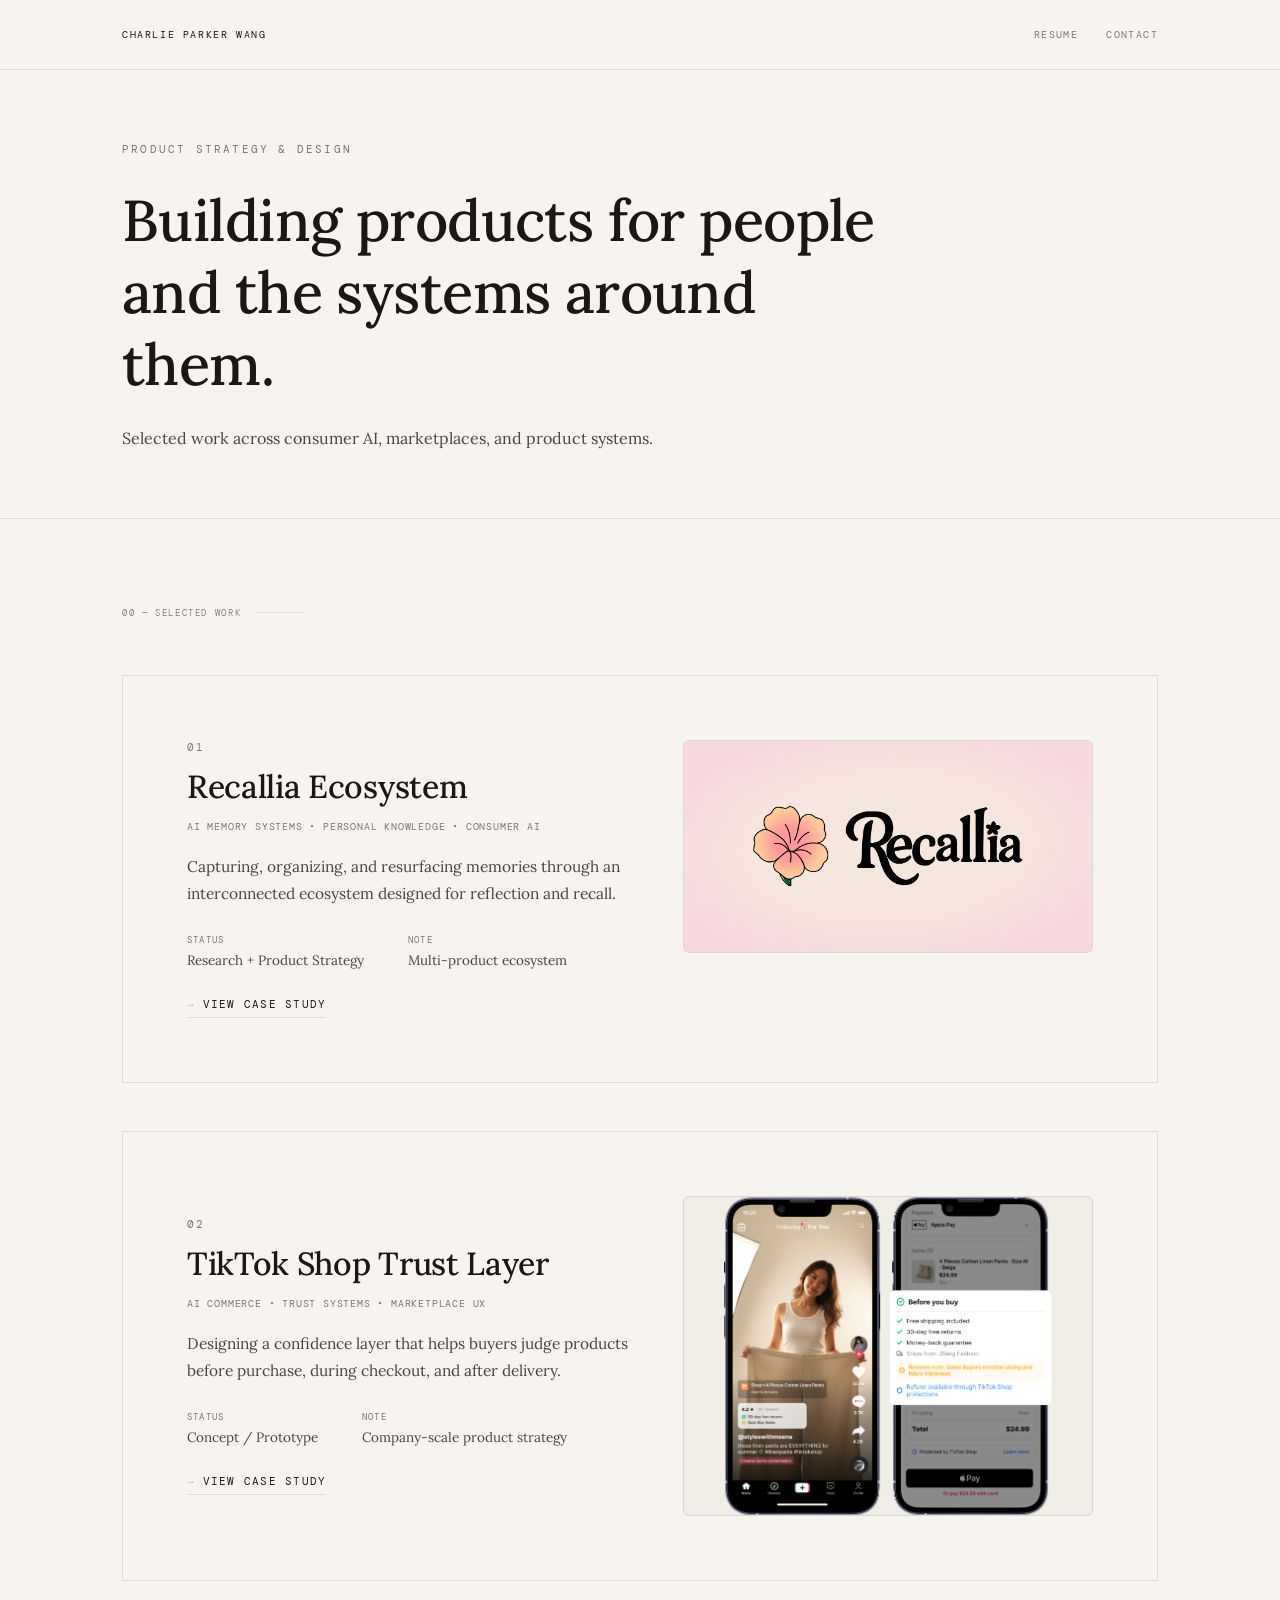
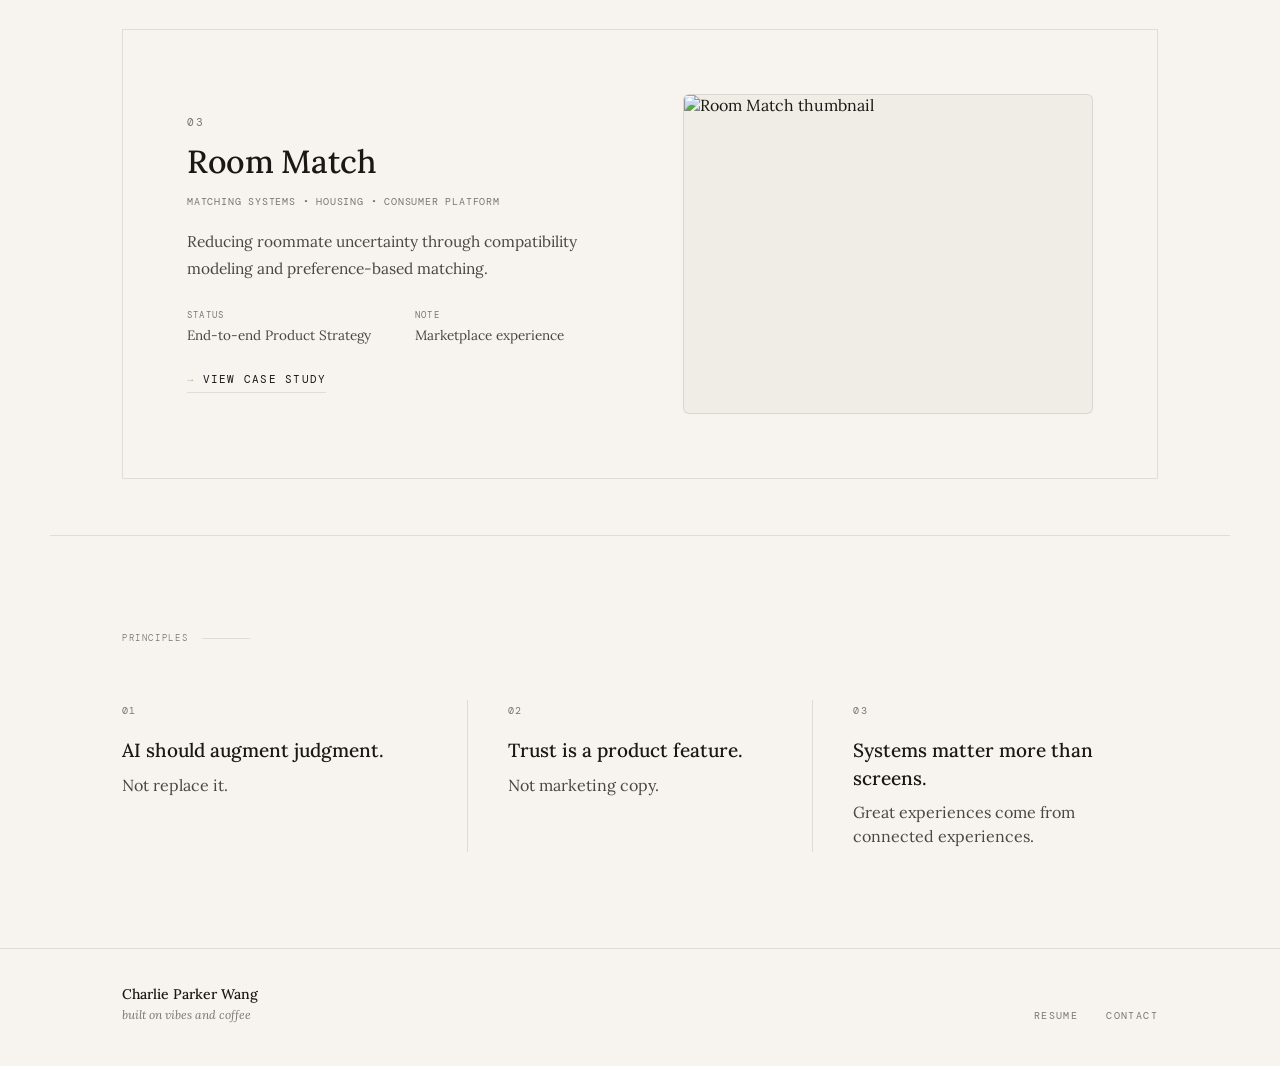
==== index.html @ de30f6a1 "Fix repository structure for Vercel deployment" ====
<!DOCTYPE html>
<html lang="en">
<head>
<meta charset="UTF-8" />
<meta name="viewport" content="width=device-width, initial-scale=1.0" />
<title>Charlie Parker Wang — Product Strategy &amp; Design</title>
<style>
@import url('https://fonts.googleapis.com/css2?family=Lora:ital,wght@0,400;0,500;1,400;1,500&family=DM+Mono:wght@300;400&display=swap');

*, *::before, *::after { box-sizing: border-box; margin: 0; padding: 0; }

:root {
  --bg: #F7F4EF;
  --bg2: #F0EDE7;
  --bg3: #E8E4DC;
  --fg: #1A1814;
  --mid: #4A4642;
  --dim: #7A7570;
  --accent: #C4A882;
  --accent2: #D4987A;
  --border: rgba(26,24,20,0.1);
  --serif: 'Lora', Georgia, serif;
  --mono: 'DM Mono', monospace;
}

html { scroll-behavior: smooth; }

html, body {
  background: var(--bg);
  color: var(--fg);
  font-family: var(--serif);
  -webkit-font-smoothing: antialiased;
}

a { color: inherit; }

.wrap {
  max-width: 1180px;
  margin: 0 auto;
  padding: 0 72px;
}

/* ---------- HEADER ---------- */
.site-header {
  border-bottom: 1px solid var(--border);
}

.site-header .wrap {
  display: flex;
  align-items: center;
  justify-content: space-between;
  flex-wrap: wrap;
  gap: 12px;
  padding-top: 28px;
  padding-bottom: 28px;
}

.nav-links {
  display: flex;
  align-items: center;
  gap: 28px;
}

.nav-links a {
  font-family: var(--mono);
  font-size: 10px;
  font-weight: 400;
  letter-spacing: 0.14em;
  text-transform: uppercase;
  color: var(--dim);
  text-decoration: none;
  transition: color 0.2s;
}

.nav-links a:hover { color: var(--fg); }

.site-id {
  font-family: var(--mono);
  font-size: 10px;
  font-weight: 400;
  letter-spacing: 0.16em;
  text-transform: uppercase;
  color: var(--fg);
}

/* ---------- SECTION LABEL (shared rhythm with case studies) ---------- */
.section-label {
  font-family: var(--mono);
  font-size: 9px;
  font-weight: 300;
  letter-spacing: 0.18em;
  text-transform: uppercase;
  color: var(--dim);
  display: flex;
  align-items: center;
  gap: 14px;
}

.section-label::after {
  content: '';
  display: block;
  width: 48px;
  height: 1px;
  background: var(--border);
}

/* ---------- HERO ---------- */
.hero {
  padding: 72px 0 64px;
  border-bottom: 1px solid var(--border);
}

.hero-eyebrow {
  font-family: var(--mono);
  font-size: 11px;
  font-weight: 400;
  letter-spacing: 0.2em;
  text-transform: uppercase;
  color: var(--dim);
  margin-bottom: 28px;
}

.hero-title {
  font-family: var(--serif);
  font-size: clamp(34px, 4.5vw, 58px);
  font-weight: 500;
  line-height: 1.25;
  letter-spacing: -0.01em;
  color: var(--fg);
  max-width: 760px;
  margin-bottom: 24px;
}

.hero-body {
  font-family: var(--serif);
  font-size: 16px;
  font-weight: 400;
  color: var(--mid);
  line-height: 1.85;
  max-width: 560px;
}

/* ---------- SELECTED WORK ---------- */
.work {
  padding: 88px 0 0;
}

.work > .wrap > .section-label {
  margin-bottom: 56px;
}

.project-spread {
  display: grid;
  grid-template-columns: 1fr 410px;
  gap: 40px;
  padding: 64px;
  border: 1px solid var(--border);
  border-radius: 0;
  text-decoration: none;
  color: inherit;
}

.project-spread + .project-spread {
  margin-top: 48px;
}

.work > .wrap {
  padding-bottom: 56px;
  border-bottom: 1px solid var(--border);
}

.project-thumb {
  position: relative;
  background: var(--bg2);
  border: 1px solid var(--border);
  border-radius: 6px;
  aspect-ratio: 2748 / 1428;
  overflow: hidden;
  display: flex;
  align-items: center;
  justify-content: center;
  transition: background 0.25s;
  order: 2;
}

.project-spread:hover .project-thumb { background: var(--bg3); }

.project-thumb-img {
  width: 100%;
  height: 100%;
  object-fit: cover;
  display: block;
}

.project-thumb-contain {
  aspect-ratio: 410 / 320;
}

.project-thumb-contain .project-thumb-img {
  object-fit: contain;
}

.project-info {
  display: flex;
  flex-direction: column;
  justify-content: center;
}

.project-num {
  font-family: var(--mono);
  font-size: 11px;
  letter-spacing: 0.14em;
  color: var(--dim);
  margin-bottom: 14px;
}

.project-title {
  font-family: var(--serif);
  font-size: clamp(24px, 3vw, 32px);
  font-weight: 500;
  color: var(--fg);
  letter-spacing: -0.01em;
  line-height: 1.2;
  margin-bottom: 14px;
  transition: color 0.2s;
}

.project-spread:hover .project-title { color: var(--accent2); }

.project-meta {
  font-family: var(--mono);
  font-size: 10px;
  font-weight: 400;
  letter-spacing: 0.08em;
  text-transform: uppercase;
  color: var(--dim);
  margin-bottom: 20px;
}

.project-desc {
  font-family: var(--serif);
  font-size: 15.5px;
  color: var(--mid);
  line-height: 1.75;
  max-width: 480px;
  margin-bottom: 28px;
}

.project-facts {
  display: flex;
  gap: 44px;
  margin-bottom: 28px;
}

.project-fact {
  display: flex;
  flex-direction: column;
  gap: 5px;
}

.fact-label {
  font-family: var(--mono);
  font-size: 8.5px;
  letter-spacing: 0.14em;
  text-transform: uppercase;
  color: var(--dim);
}

.fact-value {
  font-family: var(--serif);
  font-size: 13.5px;
  color: var(--mid);
  line-height: 1.4;
}

.view-link {
  font-family: var(--mono);
  font-size: 10.5px;
  font-weight: 400;
  letter-spacing: 0.12em;
  text-transform: uppercase;
  color: var(--fg);
  display: inline-flex;
  align-items: center;
  gap: 8px;
  width: fit-content;
  border-bottom: 1px solid var(--border);
  padding-bottom: 6px;
  transition: color 0.2s, border-color 0.2s;
}

.project-spread:hover .view-link {
  color: var(--accent2);
  border-color: var(--accent2);
}

.view-link .arrow { color: var(--accent); transition: transform 0.2s; }
.project-spread:hover .view-link .arrow { transform: translateX(3px); }

/* ---------- PHILOSOPHY ---------- */
.philosophy {
  padding: 96px 0;
  border-bottom: 1px solid var(--border);
}

.philosophy > .wrap > .section-label {
  margin-bottom: 56px;
}

.philosophy-grid {
  display: grid;
  grid-template-columns: repeat(3, 1fr);
  gap: 1px;
  background: var(--border);
}

.philosophy-col {
  background: var(--bg);
  padding: 4px 40px 4px 0;
}

.philosophy-col:first-child { padding-left: 0; }
.philosophy-col:not(:first-child) { padding-left: 40px; }

.phil-num {
  font-family: var(--mono);
  font-size: 10px;
  letter-spacing: 0.14em;
  color: var(--dim);
  display: block;
  margin-bottom: 20px;
}

.phil-line1 {
  font-family: var(--serif);
  font-size: 19px;
  font-weight: 500;
  color: var(--fg);
  line-height: 1.45;
  margin-bottom: 8px;
}

.phil-line2 {
  font-family: var(--serif);
  font-size: 16px;
  font-weight: 400;
  color: var(--mid);
  line-height: 1.5;
}

/* ---------- FOOTER ---------- */
.site-footer {
  padding: 36px 0 44px;
}

.site-footer .wrap {
  display: flex;
  align-items: flex-end;
  justify-content: space-between;
  flex-wrap: wrap;
  gap: 24px;
}

.footer-id {
  text-align: left;
}

.footer-name {
  font-family: var(--serif);
  font-size: 14px;
  font-weight: 500;
  color: var(--fg);
  margin-bottom: 4px;
}

.footer-tagline {
  font-family: var(--serif);
  font-style: italic;
  font-size: 12px;
  color: var(--dim);
}

/* ---------- MOBILE ---------- */
@media (max-width: 860px) {
  .wrap { padding: 0 24px; }
  .hero { padding: 48px 0 40px; }
  .work { padding: 64px 0 0; }
  .philosophy { padding: 64px 0; }
  .project-spread {
    grid-template-columns: 1fr;
    gap: 28px;
    padding: 36px 24px;
  }
  .project-spread + .project-spread {
    margin-top: 28px;
  }
  .philosophy-grid { grid-template-columns: 1fr; gap: 0; background: none; }
  .philosophy-col {
    padding: 28px 0 !important;
    border-bottom: 1px solid var(--border);
  }
  .philosophy-col:last-child { border-bottom: none; }
  .project-facts { gap: 32px; }
  .site-footer .wrap { align-items: flex-start; }
}
</style>
</head>
<body>

<header class="site-header">
  <div class="wrap">
    <div class="site-id">Charlie Parker Wang</div>
    <nav class="nav-links" aria-label="Primary">
      <a href="assets/Charlie_Parker_Wang_Resume.pdf" target="_blank" rel="noopener">Resume</a>
      <a href="https://www.linkedin.com/in/cwang005" target="_blank" rel="noopener">Contact</a>
    </nav>
  </div>
</header>

<main>

  <section class="hero">
    <div class="wrap">
      <p class="hero-eyebrow">Product Strategy &amp; Design</p>
      <h1 class="hero-title">Building products for people and the systems around them.</h1>
      <p class="hero-body">Selected work across consumer AI, marketplaces, and product systems.</p>
    </div>
  </section>

  <section class="work" id="selected-work">
    <div class="wrap">
      <div class="section-label">00 — Selected Work</div>

      <a class="project-spread" href="finished-projects/recallia-portfolio.html" aria-label="View case study — Recallia Ecosystem">
        <div class="project-thumb">
          <img class="project-thumb-img" src="assets/images/recallia-eco-thumbnail.jpg" alt="Recallia Ecosystem thumbnail" />
        </div>
        <div class="project-info">
          <div class="project-num">01</div>
          <h3 class="project-title">Recallia Ecosystem</h3>
          <div class="project-meta">AI Memory Systems &bull; Personal Knowledge &bull; Consumer AI</div>
          <p class="project-desc">Capturing, organizing, and resurfacing memories through an interconnected ecosystem designed for reflection and recall.</p>
          <div class="project-facts">
            <div class="project-fact">
              <span class="fact-label">Status</span>
              <span class="fact-value">Research + Product Strategy</span>
            </div>
            <div class="project-fact">
              <span class="fact-label">Note</span>
              <span class="fact-value">Multi-product ecosystem</span>
            </div>
          </div>
          <span class="view-link"><span class="arrow">&#8594;</span> View Case Study</span>
        </div>
      </a>

      <a class="project-spread" href="finished-projects/tiktok-shop-trust-layer.html" aria-label="View case study — TikTok Shop Trust Layer">
        <div class="project-thumb project-thumb-contain">
          <img class="project-thumb-img" src="assets/images/tiktok-shop-thumbnail.png" alt="TikTok Shop Trust Layer thumbnail" />
        </div>
        <div class="project-info">
          <div class="project-num">02</div>
          <h3 class="project-title">TikTok Shop Trust Layer</h3>
          <div class="project-meta">AI Commerce &bull; Trust Systems &bull; Marketplace UX</div>
          <p class="project-desc">Designing a confidence layer that helps buyers judge products before purchase, during checkout, and after delivery.</p>
          <div class="project-facts">
            <div class="project-fact">
              <span class="fact-label">Status</span>
              <span class="fact-value">Concept / Prototype</span>
            </div>
            <div class="project-fact">
              <span class="fact-label">Note</span>
              <span class="fact-value">Company-scale product strategy</span>
            </div>
          </div>
          <span class="view-link"><span class="arrow">&#8594;</span> View Case Study</span>
        </div>
      </a>

      <a class="project-spread" href="finished-projects/room-match-portfolio.html" aria-label="View case study — Room Match">
        <div class="project-thumb project-thumb-contain">
          <img class="project-thumb-img" src="assets/images/room-match-thumbnail.png" alt="Room Match thumbnail" />
        </div>
        <div class="project-info">
          <div class="project-num">03</div>
          <h3 class="project-title">Room Match</h3>
          <div class="project-meta">Matching Systems &bull; Housing &bull; Consumer Platform</div>
          <p class="project-desc">Reducing roommate uncertainty through compatibility modeling and preference-based matching.</p>
          <div class="project-facts">
            <div class="project-fact">
              <span class="fact-label">Status</span>
              <span class="fact-value">End-to-end Product Strategy</span>
            </div>
            <div class="project-fact">
              <span class="fact-label">Note</span>
              <span class="fact-value">Marketplace experience</span>
            </div>
          </div>
          <span class="view-link"><span class="arrow">&#8594;</span> View Case Study</span>
        </div>
      </a>

    </div>
  </section>

  <section class="philosophy">
    <div class="wrap">
      <div class="section-label">Principles</div>
      <div class="philosophy-grid">
        <div class="philosophy-col">
          <span class="phil-num">01</span>
          <p class="phil-line1">AI should augment judgment.</p>
          <p class="phil-line2">Not replace it.</p>
        </div>
        <div class="philosophy-col">
          <span class="phil-num">02</span>
          <p class="phil-line1">Trust is a product feature.</p>
          <p class="phil-line2">Not marketing copy.</p>
        </div>
        <div class="philosophy-col">
          <span class="phil-num">03</span>
          <p class="phil-line1">Systems matter more than screens.</p>
          <p class="phil-line2">Great experiences come from connected experiences.</p>
        </div>
      </div>
    </div>
  </section>

</main>

<footer class="site-footer">
  <div class="wrap">
    <div class="footer-id">
      <div class="footer-name">Charlie Parker Wang</div>
      <div class="footer-tagline">built on vibes and coffee</div>
    </div>
    <nav class="nav-links" aria-label="Footer">
      <a href="assets/Charlie_Parker_Wang_Resume.pdf" target="_blank" rel="noopener">Resume</a>
      <a href="https://www.linkedin.com/in/cwang005" target="_blank" rel="noopener">Contact</a>
    </nav>
  </div>
</footer>

</body>
</html>
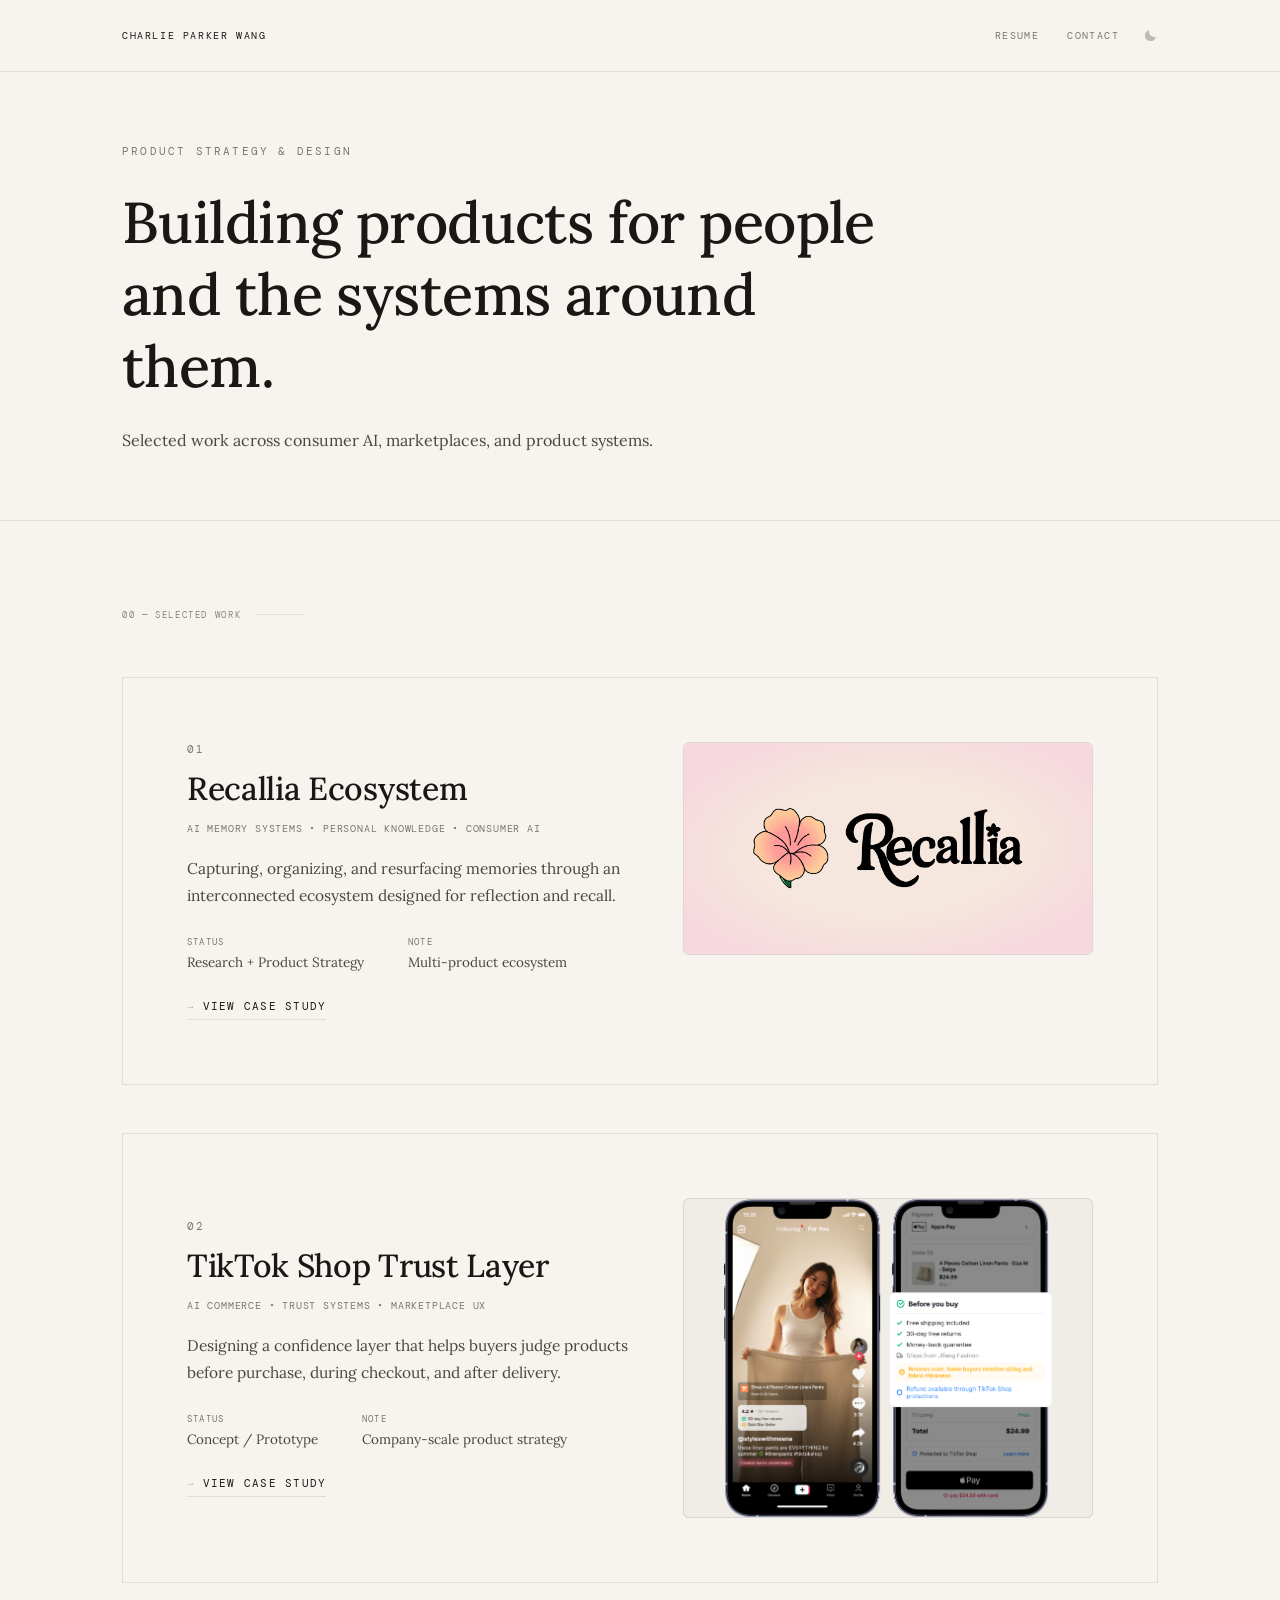
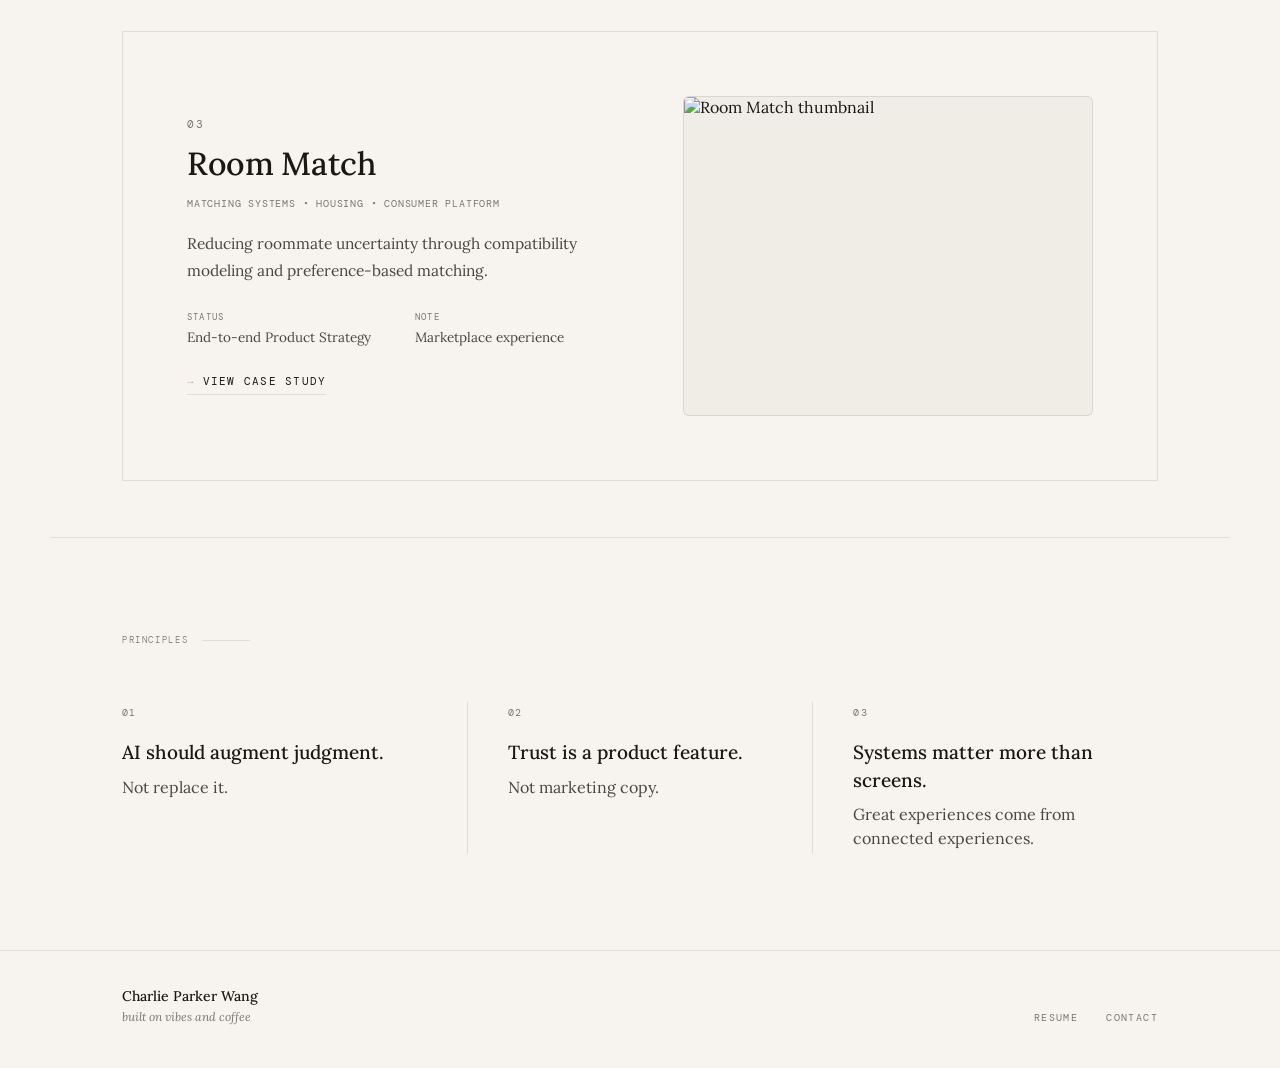
==== commit deeeb166: "after hours addition" ====
--- a/index.html
+++ b/index.html
@@ -403,6 +403,42 @@
   .project-facts { gap: 32px; }
   .site-footer .wrap { align-items: flex-start; }
 }
+
+/* ---------- AFTER HOURS (the moon) ---------- */
+.header-actions { display: flex; align-items: center; gap: 24px; }
+
+.moon-link {
+  display: inline-flex;
+  line-height: 0;
+  color: var(--dim);
+  opacity: 0.45;
+  transition: opacity 0.3s, color 0.3s, filter 0.3s, transform 0.6s ease;
+}
+
+.moon-link:hover,
+.moon-link:focus-visible { opacity: 1; color: var(--fg); transform: rotate(-14deg); }
+
+/* nightfall — dusk radiates from the moon's corner */
+.nightfall {
+  position: fixed;
+  inset: 0;
+  z-index: 90;
+  pointer-events: none;
+  opacity: 0;
+  background: radial-gradient(130% 130% at 6% 5%, #12151c 0%, #0c0d10 50%, #08090b 100%);
+  transition: opacity 0.95s cubic-bezier(0.16, 1, 0.3, 1);
+}
+
+body.nightfall-active .nightfall { opacity: 1; }
+
+body.nightfall-active .moon-link {
+  position: relative;
+  z-index: 95;
+  opacity: 1;
+  color: #aec4d4;
+  filter: drop-shadow(0 0 12px rgba(174, 196, 212, 0.65));
+  transform: rotate(-14deg) scale(1.2);
+}
 </style>
 </head>
 <body>
@@ -410,10 +446,13 @@
 <header class="site-header">
   <div class="wrap">
     <div class="site-id">Charlie Parker Wang</div>
-    <nav class="nav-links" aria-label="Primary">
-      <a href="assets/Charlie_Parker_Wang_Resume.pdf" target="_blank" rel="noopener">Resume</a>
-      <a href="https://www.linkedin.com/in/cwang005" target="_blank" rel="noopener">Contact</a>
-    </nav>
+    <div class="header-actions">
+      <nav class="nav-links" aria-label="Primary">
+        <a href="assets/Charlie_Parker_Wang_Resume.pdf" target="_blank" rel="noopener">Resume</a>
+        <a href="https://www.linkedin.com/in/cwang005" target="_blank" rel="noopener">Contact</a>
+      </nav>
+      <a href="after-hours/index.html" class="moon-link" id="moon-link" aria-label="After Hours"><svg width="15" height="15" viewBox="0 0 24 24" fill="currentColor" aria-hidden="true"><path d="M20.4 14.2A8.8 8.8 0 0 1 9.8 3.6a8.8 8.8 0 1 0 10.6 10.6z"/></svg></a>
+    </div>
   </div>
 </header>
 
@@ -541,5 +580,25 @@
   </div>
 </footer>
 
+<!-- nightfall overlay — the crossing into After Hours -->
+<div class="nightfall" aria-hidden="true"></div>
+
+<script>
+(function () {
+  var moon = document.getElementById('moon-link');
+  if (!moon) return;
+  moon.addEventListener('click', function (e) {
+    e.preventDefault();
+    try { sessionStorage.setItem('ah-arrive', '1'); } catch (err) {}
+    if (window.matchMedia('(prefers-reduced-motion: reduce)').matches) {
+      window.location.href = moon.href;
+      return;
+    }
+    document.body.classList.add('nightfall-active');
+    setTimeout(function () { window.location.href = moon.href; }, 1000);
+  });
+})();
+</script>
+
 </body>
 </html>
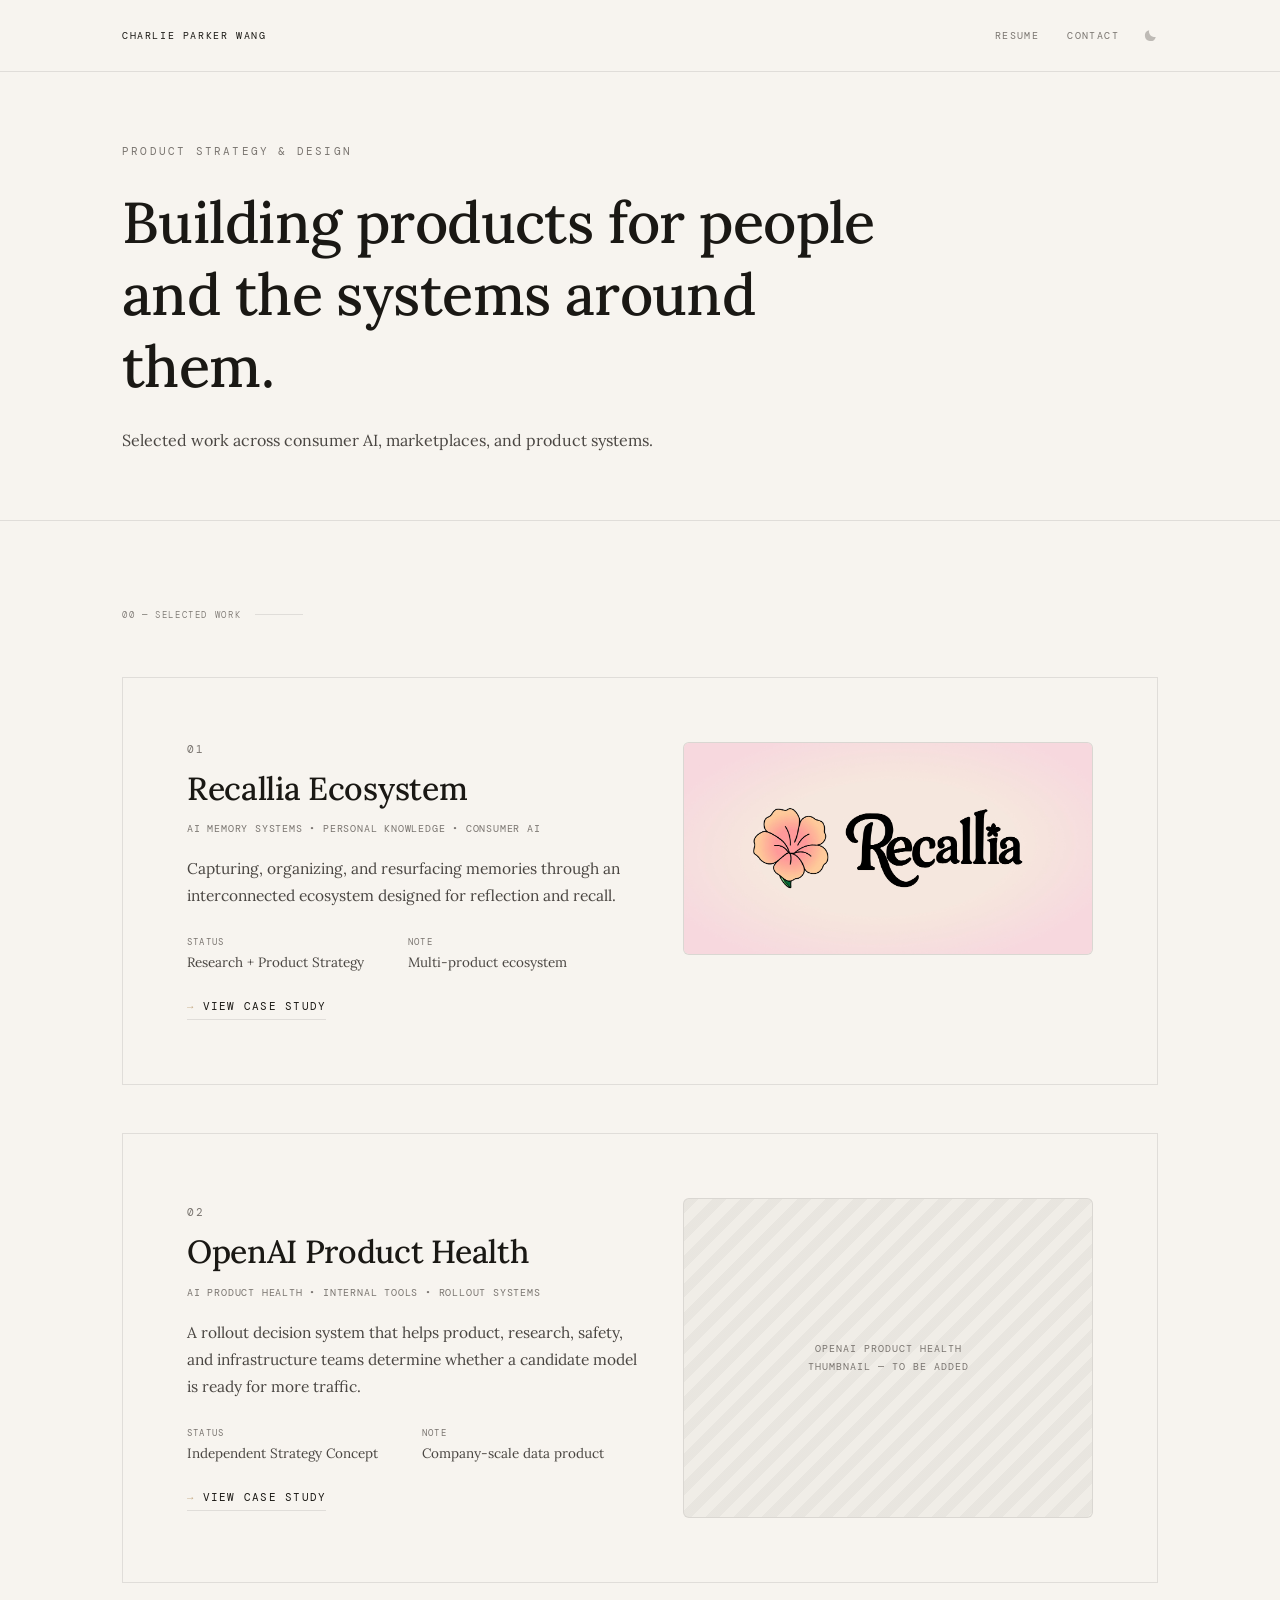
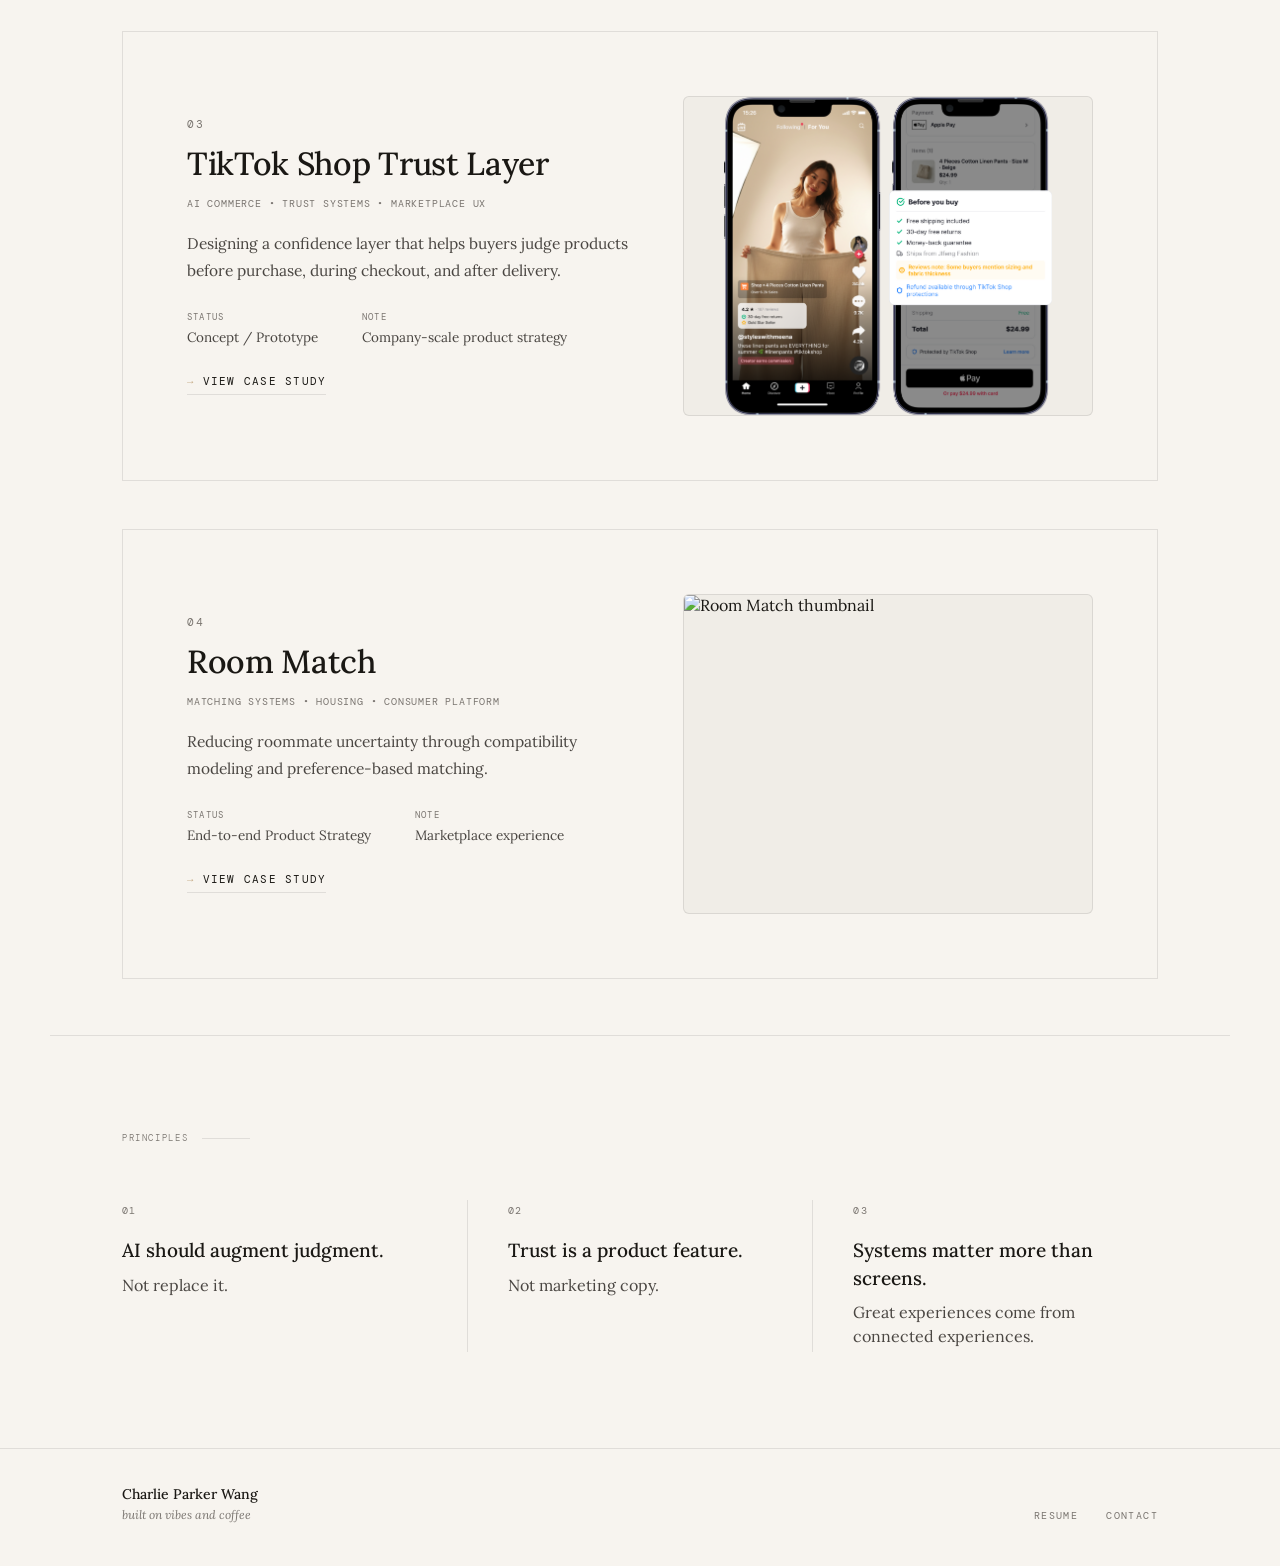
==== commit 452a153f: "update" ====
--- a/index.html
+++ b/index.html
@@ -198,6 +198,26 @@
 
 .project-thumb-contain .project-thumb-img {
   object-fit: contain;
+}
+
+.project-thumb-placeholder {
+  width: 100%;
+  height: 100%;
+  display: flex;
+  align-items: center;
+  justify-content: center;
+  text-align: center;
+  padding: 24px;
+  background: repeating-linear-gradient(135deg, rgba(26,24,20,0.035) 0 10px, transparent 10px 20px);
+}
+
+.project-thumb-placeholder span {
+  font-family: var(--mono);
+  font-size: 10px;
+  letter-spacing: 0.1em;
+  text-transform: uppercase;
+  color: var(--dim);
+  line-height: 1.8;
 }
 
 .project-info {
@@ -413,10 +433,26 @@
   color: var(--dim);
   opacity: 0.45;
   transition: opacity 0.3s, color 0.3s, filter 0.3s, transform 0.6s ease;
+  animation: moon-jiggle 6s ease-in-out infinite;
+  transform-origin: 50% 55%;
+}
+
+@keyframes moon-jiggle {
+  0%, 90%, 100% { transform: rotate(0deg); }
+  91% { transform: rotate(-9deg); }
+  92.5% { transform: rotate(8deg); }
+  94% { transform: rotate(-6deg); }
+  95.5% { transform: rotate(4deg); }
+  97% { transform: rotate(-2deg); }
+  98.5% { transform: rotate(0deg); }
+}
+
+@media (prefers-reduced-motion: reduce) {
+  .moon-link { animation: none; }
 }
 
 .moon-link:hover,
-.moon-link:focus-visible { opacity: 1; color: var(--fg); transform: rotate(-14deg); }
+.moon-link:focus-visible { opacity: 1; color: var(--fg); transform: rotate(-14deg); animation-play-state: paused; }
 
 /* nightfall — dusk radiates from the moon's corner */
 .nightfall {
@@ -493,12 +529,35 @@
         </div>
       </a>
 
+      <a class="project-spread" href="finished-projects/openai-product-health.html" aria-label="View case study — OpenAI Product Health">
+        <div class="project-thumb project-thumb-contain">
+          <div class="project-thumb-placeholder"><span>OpenAI Product Health<br />Thumbnail &mdash; To Be Added</span></div>
+        </div>
+        <div class="project-info">
+          <div class="project-num">02</div>
+          <h3 class="project-title">OpenAI Product Health</h3>
+          <div class="project-meta">AI Product Health &bull; Internal Tools &bull; Rollout Systems</div>
+          <p class="project-desc">A rollout decision system that helps product, research, safety, and infrastructure teams determine whether a candidate model is ready for more traffic.</p>
+          <div class="project-facts">
+            <div class="project-fact">
+              <span class="fact-label">Status</span>
+              <span class="fact-value">Independent Strategy Concept</span>
+            </div>
+            <div class="project-fact">
+              <span class="fact-label">Note</span>
+              <span class="fact-value">Company-scale data product</span>
+            </div>
+          </div>
+          <span class="view-link"><span class="arrow">&#8594;</span> View Case Study</span>
+        </div>
+      </a>
+
       <a class="project-spread" href="finished-projects/tiktok-shop-trust-layer.html" aria-label="View case study — TikTok Shop Trust Layer">
         <div class="project-thumb project-thumb-contain">
           <img class="project-thumb-img" src="assets/images/tiktok-shop-thumbnail.png" alt="TikTok Shop Trust Layer thumbnail" />
         </div>
         <div class="project-info">
-          <div class="project-num">02</div>
+          <div class="project-num">03</div>
           <h3 class="project-title">TikTok Shop Trust Layer</h3>
           <div class="project-meta">AI Commerce &bull; Trust Systems &bull; Marketplace UX</div>
           <p class="project-desc">Designing a confidence layer that helps buyers judge products before purchase, during checkout, and after delivery.</p>
@@ -521,7 +580,7 @@
           <img class="project-thumb-img" src="assets/images/room-match-thumbnail.png" alt="Room Match thumbnail" />
         </div>
         <div class="project-info">
-          <div class="project-num">03</div>
+          <div class="project-num">04</div>
           <h3 class="project-title">Room Match</h3>
           <div class="project-meta">Matching Systems &bull; Housing &bull; Consumer Platform</div>
           <p class="project-desc">Reducing roommate uncertainty through compatibility modeling and preference-based matching.</p>
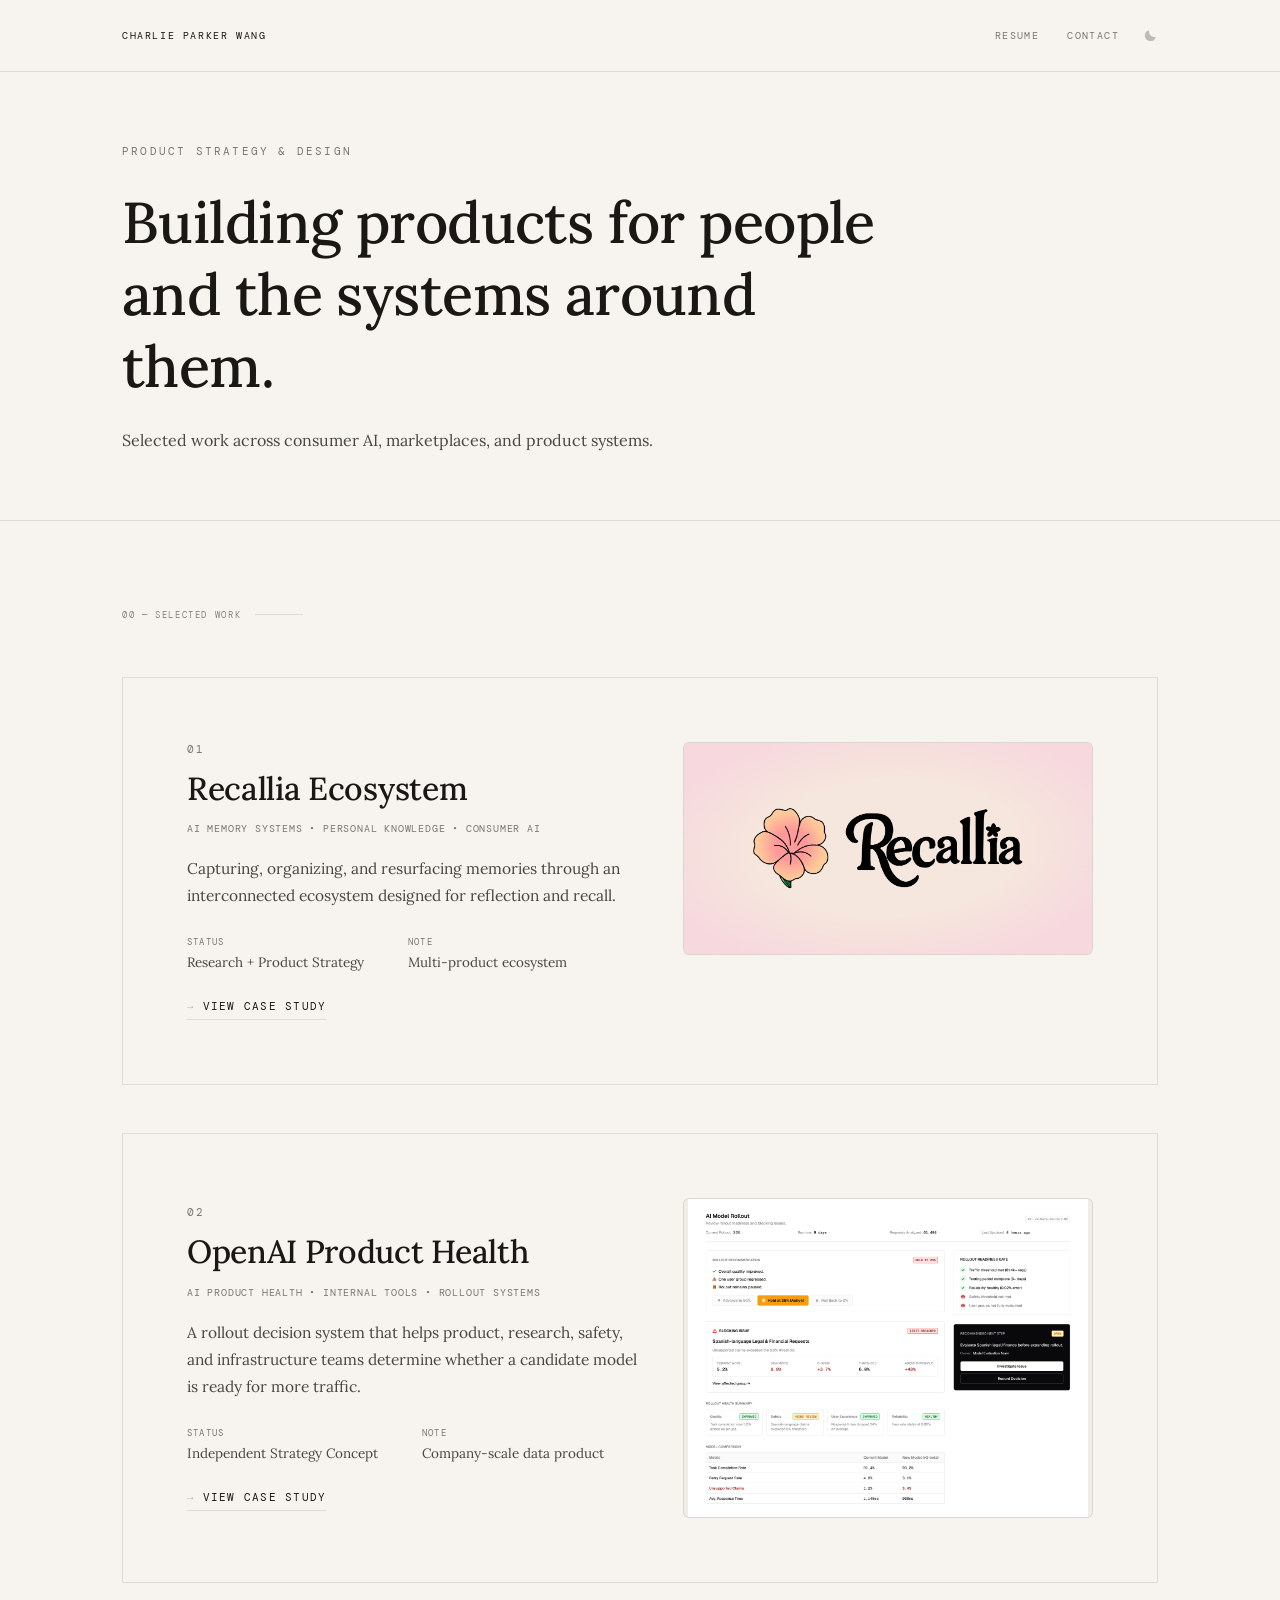
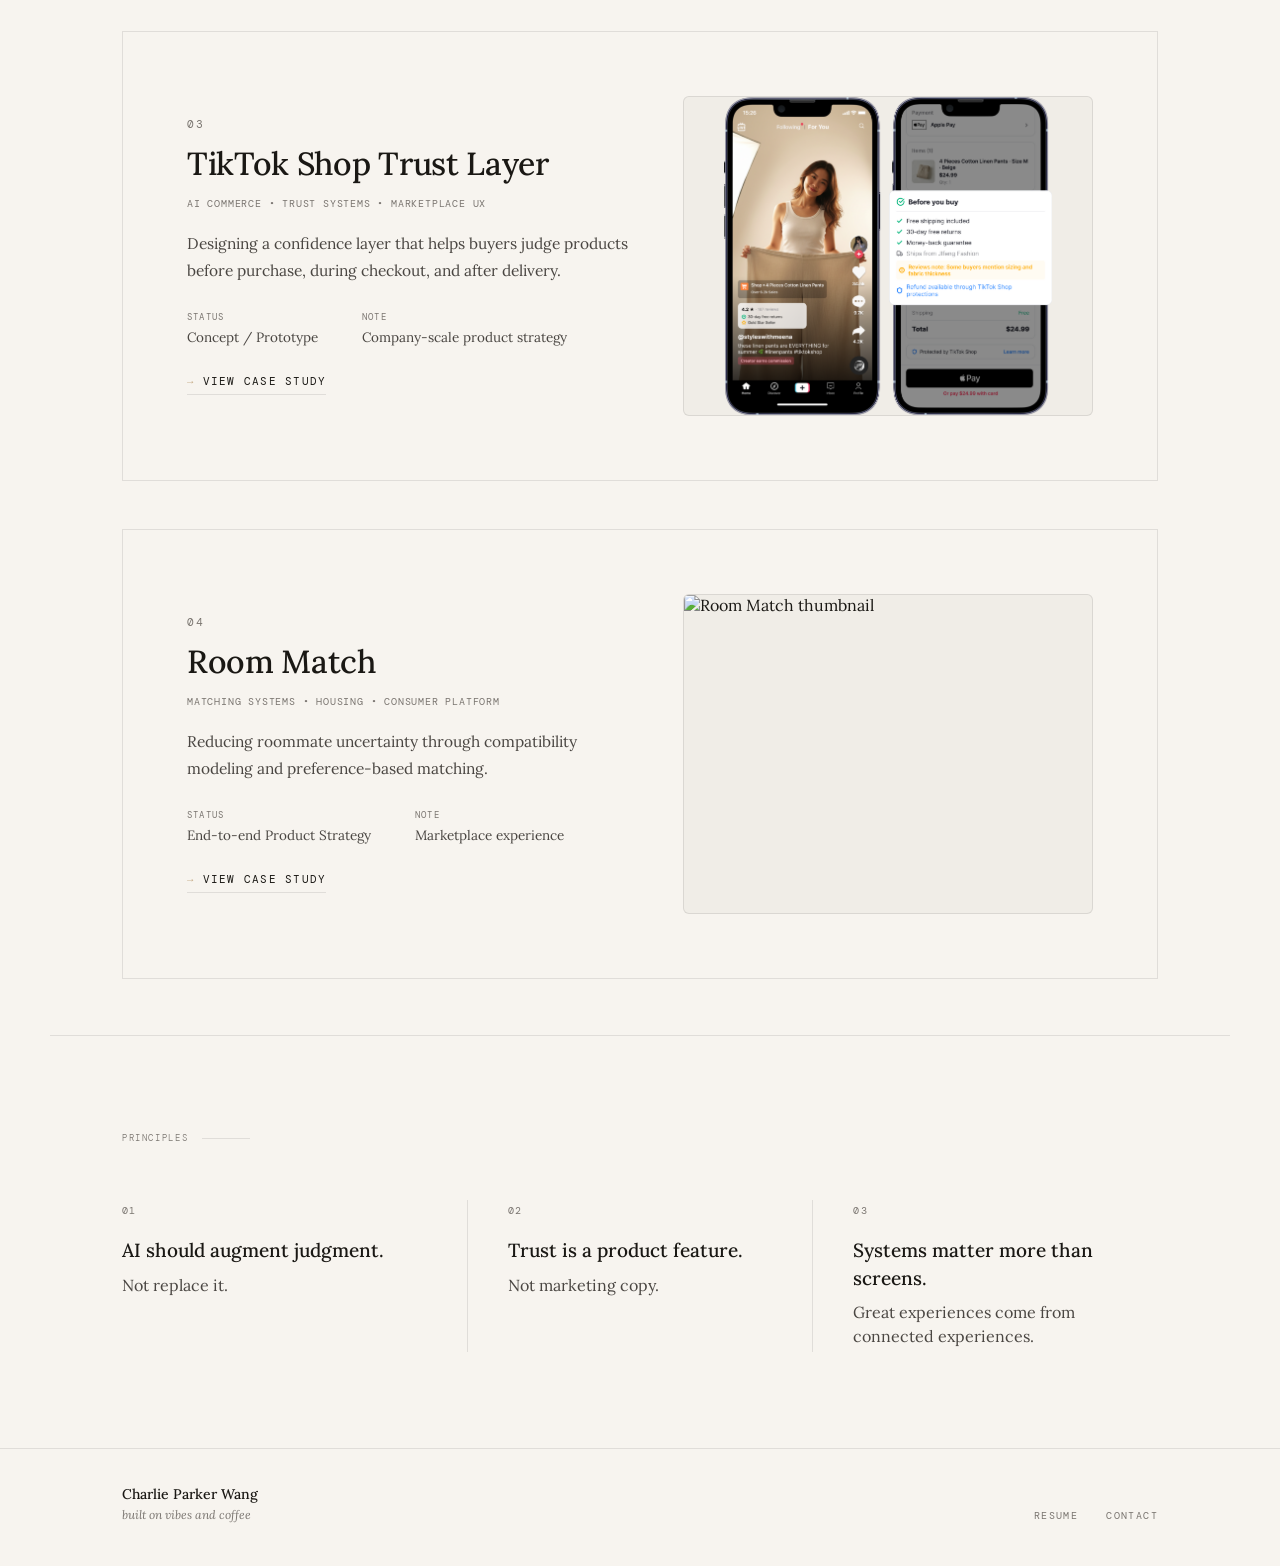
==== commit e4443231: "Update thumbnail" ====
--- a/index.html
+++ b/index.html
@@ -531,7 +531,7 @@
 
       <a class="project-spread" href="finished-projects/openai-product-health.html" aria-label="View case study — OpenAI Product Health">
         <div class="project-thumb project-thumb-contain">
-          <div class="project-thumb-placeholder"><span>OpenAI Product Health<br />Thumbnail &mdash; To Be Added</span></div>
+          <img class="project-thumb-img" src="assets/images/oph-screen-01-full.png" alt="OpenAI Product Health thumbnail" />
         </div>
         <div class="project-info">
           <div class="project-num">02</div>
